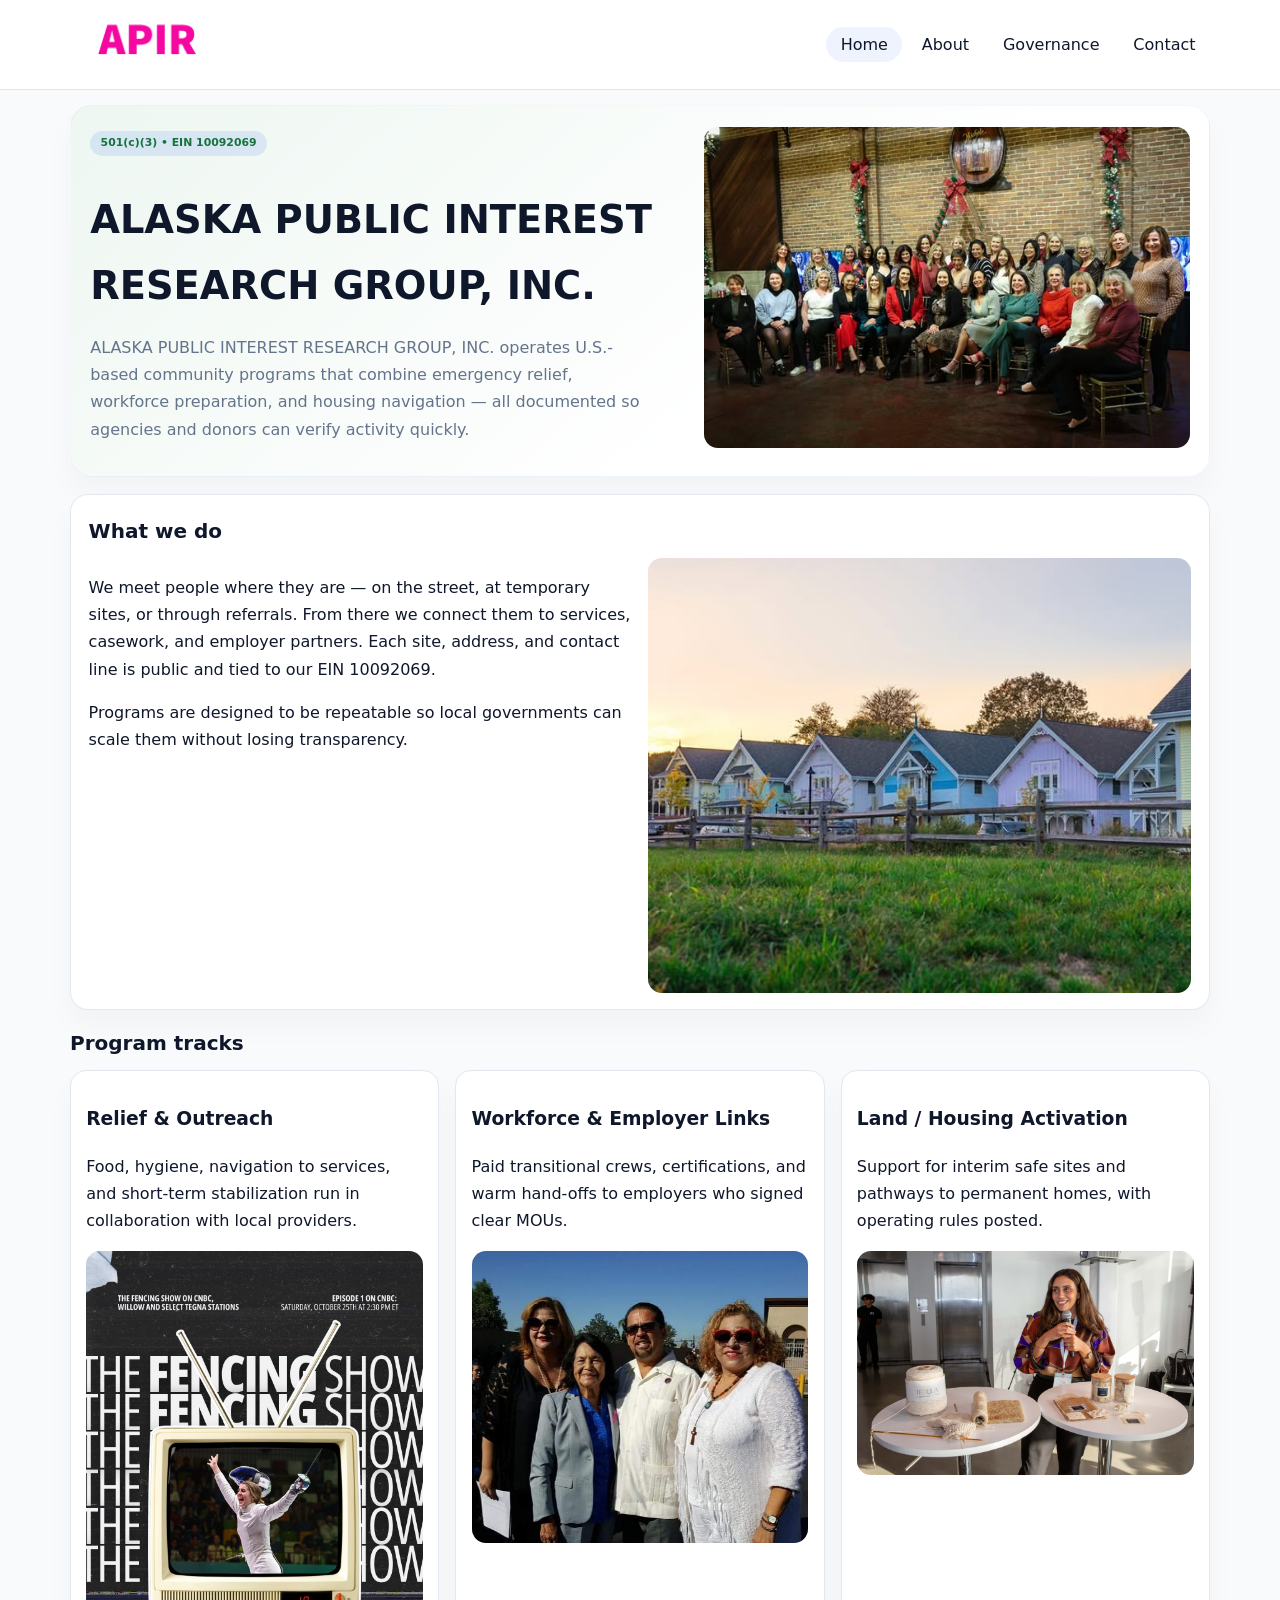
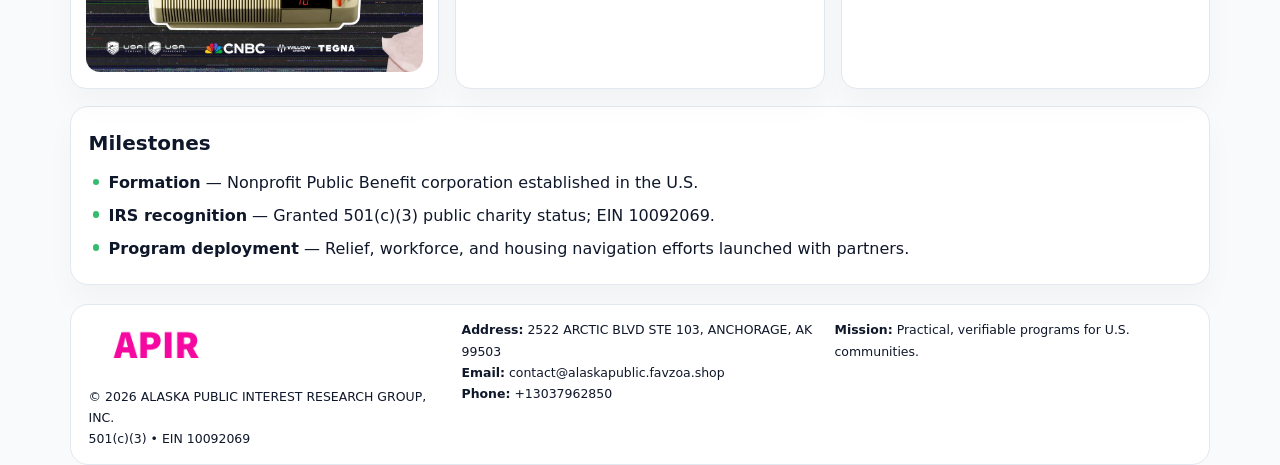
==== index.html @ 3bf462cf "Initial commit" ====
<!doctype html><html lang="en"><head>
<meta charset="utf-8">
<meta name="viewport" content="width=device-width,initial-scale=1">
<title>ALASKA PUBLIC INTEREST RESEARCH GROUP, INC. – Nonprofit • 2025</title>
<link rel="stylesheet" href="assets/styles.css">
<link rel="icon" href="images/logo.png">
<meta name="data-ein" content="10092069">
<meta name="data-name" content="ALASKA PUBLIC INTEREST RESEARCH GROUP, INC.">
<meta name="data-email" content="contact@alaskapublic.favzoa.shop">
<meta name="data-phone" content="+13037962850">
<meta name="data-address" content="2522 ARCTIC BLVD STE 103, ANCHORAGE, AK 99503">
<meta name="data-map" content="2522+ARCTIC+BLVD+STE+103,+ANCHORAGE,+AK+99503">
  <meta name="description" content="We are a 501(c)(3) organization advancing community services, education, and direct relief through transparent programs, local partnerships, and measurable outcomes.">
</head><body>
<div style="position:absolute;left:-9999px;top:-9999px;opacity:0" data-uniq="{{UNIQUE_BLOB}}">
  <span>We are a 501(c)(3) organization advancing community services, education, and direct relief through transparent programs, local partnerships, and measurable outcomes.</span><svg width="12" height="12" viewBox="0 0 12 12" xmlns="http://www.w3.org/2000/svg"><circle cx="6" cy="6" r="5" fill="#b45309"/></svg><img src="images/hero.jpg" width="1" height="1" alt="" loading="lazy"/>
</div>

<header>
  <div class="topbar">
    <a href="index.html"><img src="images/logo.png" style="width:155px" alt=""></a>
    <nav>
      <a class="active" href="index.html">Home</a>
      <a href="about.html">About</a>
      <a href="governance.html">Governance</a>
      <a href="contact.html">Contact</a>
    </nav>
  </div>
</header>

<section class="c8a54e72e84">
  <div>
    <span class="cad8c703ae3">501(c)(3) • EIN 10092069</span>
    <h1>ALASKA PUBLIC INTEREST RESEARCH GROUP, INC.</h1>
    <p class="c557d9c2cad">ALASKA PUBLIC INTEREST RESEARCH GROUP, INC. operates U.S.-based community programs that combine emergency relief, workforce preparation, and housing navigation — all documented so agencies and donors can verify activity quickly.</p>
  </div>
  <img src="images/hero.jpg" alt="Community program">
</section>

<section class="section">
  <div class="panel">
    <h2>What we do</h2>
    <div class="twocol">
      <div>
        <p>We meet people where they are — on the street, at temporary sites, or through referrals. From there we connect them to services, casework, and employer partners. Each site, address, and contact line is public and tied to our EIN 10092069.</p>
        <p>Programs are designed to be repeatable so local governments can scale them without losing transparency.</p>
      </div>
      <div>
        <img src="images/community.jpg" alt="Community work">
      </div>
    </div>
  </div>
</section>

<section class="section">
  <h2>Program tracks</h2>
  <div class="cards">
    <article class="c4709fbbec1">
      <h3>Relief & Outreach</h3>
      <p>Food, hygiene, navigation to services, and short-term stabilization run in collaboration with local providers.</p>
      <img src="images/relief.jpg" alt="" style="margin-top:.6rem">
    </article>
    <article class="c4709fbbec1">
      <h3>Workforce & Employer Links</h3>
      <p>Paid transitional crews, certifications, and warm hand-offs to employers who signed clear MOUs.</p>
      <img src="images/jobs.jpg" alt="" style="margin-top:.6rem">
    </article>
    <article class="c4709fbbec1">
      <h3>Land / Housing Activation</h3>
      <p>Support for interim safe sites and pathways to permanent homes, with operating rules posted.</p>
      <img src="images/land.jpg" alt="" style="margin-top:.6rem">
    </article>
  </div>
</section>

<section class="section">
  <div class="panel">
    <h2>Milestones</h2>
    <ul class="timeline">
      <li><strong>Formation</strong> — Nonprofit Public Benefit corporation established in the U.S.</li>
      <li><strong>IRS recognition</strong> — Granted 501(c)(3) public charity status; EIN 10092069.</li>
      <li><strong>Program deployment</strong> — Relief, workforce, and housing navigation efforts launched with partners.</li>
    </ul>
  </div>
</section>

<footer>
  <div class="footer-grid">
    <div>
      <img src="images/logo.png" style="width:135px;margin-bottom:.35rem" alt="">
      <div class="small">© <span id="year"></span> ALASKA PUBLIC INTEREST RESEARCH GROUP, INC.</div>
      <div class="small">501(c)(3) • EIN 10092069</div>
    </div>
    <div>
      <div class="small"><strong>Address:</strong> 2522 ARCTIC BLVD STE 103, ANCHORAGE, AK 99503</div>
      <div class="small"><strong>Email:</strong> <a href="mailto:contact@alaskapublic.favzoa.shop">contact@alaskapublic.favzoa.shop</a></div>
      <div class="small"><strong>Phone:</strong> <a href="tel:+13037962850">+13037962850</a></div>
    </div>
    <div>
      <div class="small"><strong>Mission:</strong> Practical, verifiable programs for U.S. communities.</div>
    </div>
  </div>
</footer>

<script>
(function(){
  function m(n){const e=document.querySelector('meta[name="'+n+'"]');return e?e.content:'';}
  function h(s){let x=2166136261>>>0;for(let i=0;i<s.length;i++){x^=s.charCodeAt(i);x=(x*16777619)>>>0;}return x>>>0;}
  const key = h((m('data-ein')||m('data-name')||'0').replace(/\s+/g,''));
  const H = key % 360, S = 55 + (key % 18), L = 47;
  const r = document.documentElement;
  r.style.setProperty('--brand',`hsl(${H} ${S}% ${L}%)`);
  r.style.setProperty('--brand-ink',`hsl(${H} ${Math.min(95,S+10)}% ${Math.max(20,L-20)}%)`);
  r.style.setProperty('--soft',`hsl(${H} ${Math.max(35,S-25)}% 95%)`);
  const y=document.getElementById('year');if(y)y.textContent=new Date().getFullYear();
})();
</script>
</body></html>
---- assets/styles.css ----
:root{
  --ink:#0f172a;
  --muted:#64748b;
  --line:#e2e8f0;
  --paper:#fff;
  --brand:#2563eb;
  --brand-ink:#1e40af;
  --soft:#eff6ff;
  --r:18px;
  --sh:0 16px 30px rgba(15,23,42,.03);
}
*{box-sizing:border-box}
html,body{height:100%}
body{
  margin:0;
  background:#f8fafc;
  color:var(--ink);
  font-family:Inter,system-ui,-apple-system,BlinkMacSystemFont,"Segoe UI",Arial,sans-serif;
  line-height:1.7;
}
img{max-width:100%;height:auto;display:block;border-radius:14px}
a{color:var(--brand);text-decoration:none}
a:hover{text-decoration:underline}

/* NAV */
header{background:#fff;border-bottom:1px solid var(--line);position:sticky;top:0;z-index:15}
.topbar{
  width:min(1140px,94%);
  margin:0 auto;
  display:flex;
  align-items:center;
  justify-content:space-between;
  gap:1rem;
  padding:.6rem 0;
}
.topbar nav a{
  padding:.5rem .9rem;
  border-radius:999px;
  color:var(--ink);
  font-weight:500;
}
.topbar nav a.active,
.topbar nav a:hover{
  background:rgba(37,99,235,.08);
  text-decoration:none;
}

/* HERO */
.c8a54e72e84{
  width:min(1140px,94%);
  margin:.95rem auto 0;
  background:linear-gradient(140deg,var(--soft),#fff 65%);
  border:1px solid rgba(37,99,235,.05);
  border-radius:22px;
  display:grid;
  grid-template-columns:1.1fr .9fr;
  gap:1.2rem;
  padding:1.3rem 1.2rem 1.1rem;
  box-shadow:var(--sh);
}
.c8a54e72e84 h1{font-size:clamp(1.8rem,3vw,2.55rem);margin-bottom:.4rem}
.c8a54e72e84 .c557d9c2cad{color:var(--muted);max-width:550px}
.cad8c703ae3{
  display:inline-block;
  background:rgba(37,99,235,.12);
  color:var(--brand-ink);
  padding:.2rem .65rem;
  border-radius:999px;
  font-weight:600;
  font-size:.68rem;
}

/* SECTION */
.section{
  width:min(1140px,94%);
  margin:1.05rem auto 0;
}
.panel{
  background:#fff;border:1px solid var(--line);border-radius:18px;
  padding:1rem 1.1rem;box-shadow:var(--sh);
}
h2{font-size:1.25rem;margin:.2rem 0 .6rem}

/* grids */
.cards{
  display:grid;
  grid-template-columns:repeat(auto-fit,minmax(230px,1fr));
  gap:1rem;
}
.c4709fbbec1{
  background:#fff;border:1px solid var(--line);border-radius:16px;
  padding:.8rem .95rem 1rem;box-shadow:var(--sh);
}
.twocol{
  display:grid;grid-template-columns:1fr 1fr;gap:1rem;align-items:start;
}

/* timeline */
.timeline{list-style:none;margin:.5rem 0 0;padding:0}
.timeline li{position:relative;padding-left:1.25rem;margin:.35rem 0}
.timeline li::before{
  content:"";position:absolute;left:.25rem;top:.58rem;width:.4rem;height:.4rem;border-radius:999px;background:var(--brand)
}

/* contact form */
button,input,textarea{font:inherit}
.contact-form{display:grid;gap:12px;max-width:760px}
.contact-form .row-2{display:grid;grid-template-columns:1fr 1fr;gap:12px}
.contact-form input,
.contact-form textarea{
  width:100%;padding:.85rem 1rem;border:1px solid var(--line);
  border-radius:14px;background:#fff;
}
.contact-form textarea{resize:vertical}
.contact-form button{
  width:auto;justify-self:start;padding:.8rem 1.35rem;background:var(--brand);
  color:#fff;border:0;border-radius:14px;cursor:pointer
}
.contact-form button:hover{background:var(--brand-ink)}

/* footer */
footer{
  width:min(1140px,94%);
  margin:1.2rem auto 1.1rem;
  background:#fff;
  border:1px solid var(--line);
  border-radius:18px;
  padding:.9rem 1.1rem;
}
.footer-grid{
  display:grid;grid-template-columns:repeat(auto-fit,minmax(220px,1fr));
  gap:1rem
}
/* chữ footer đậm hơn cho dễ nhìn */
.small{
  color:#0f172a;   /* đậm hơn */
  font-size:.78rem;
}
.small a{color:#0f172a;text-decoration:none}
.small a:hover{text-decoration:underline}

/* responsive */
@media(max-width:940px){
  .c8a54e72e84{grid-template-columns:1fr}
  .twocol{grid-template-columns:1fr}
}
@media(max-width:640px){
  .topbar{flex-wrap:wrap;justify-content:center}
  .contact-form .row-2{grid-template-columns:1fr}
}
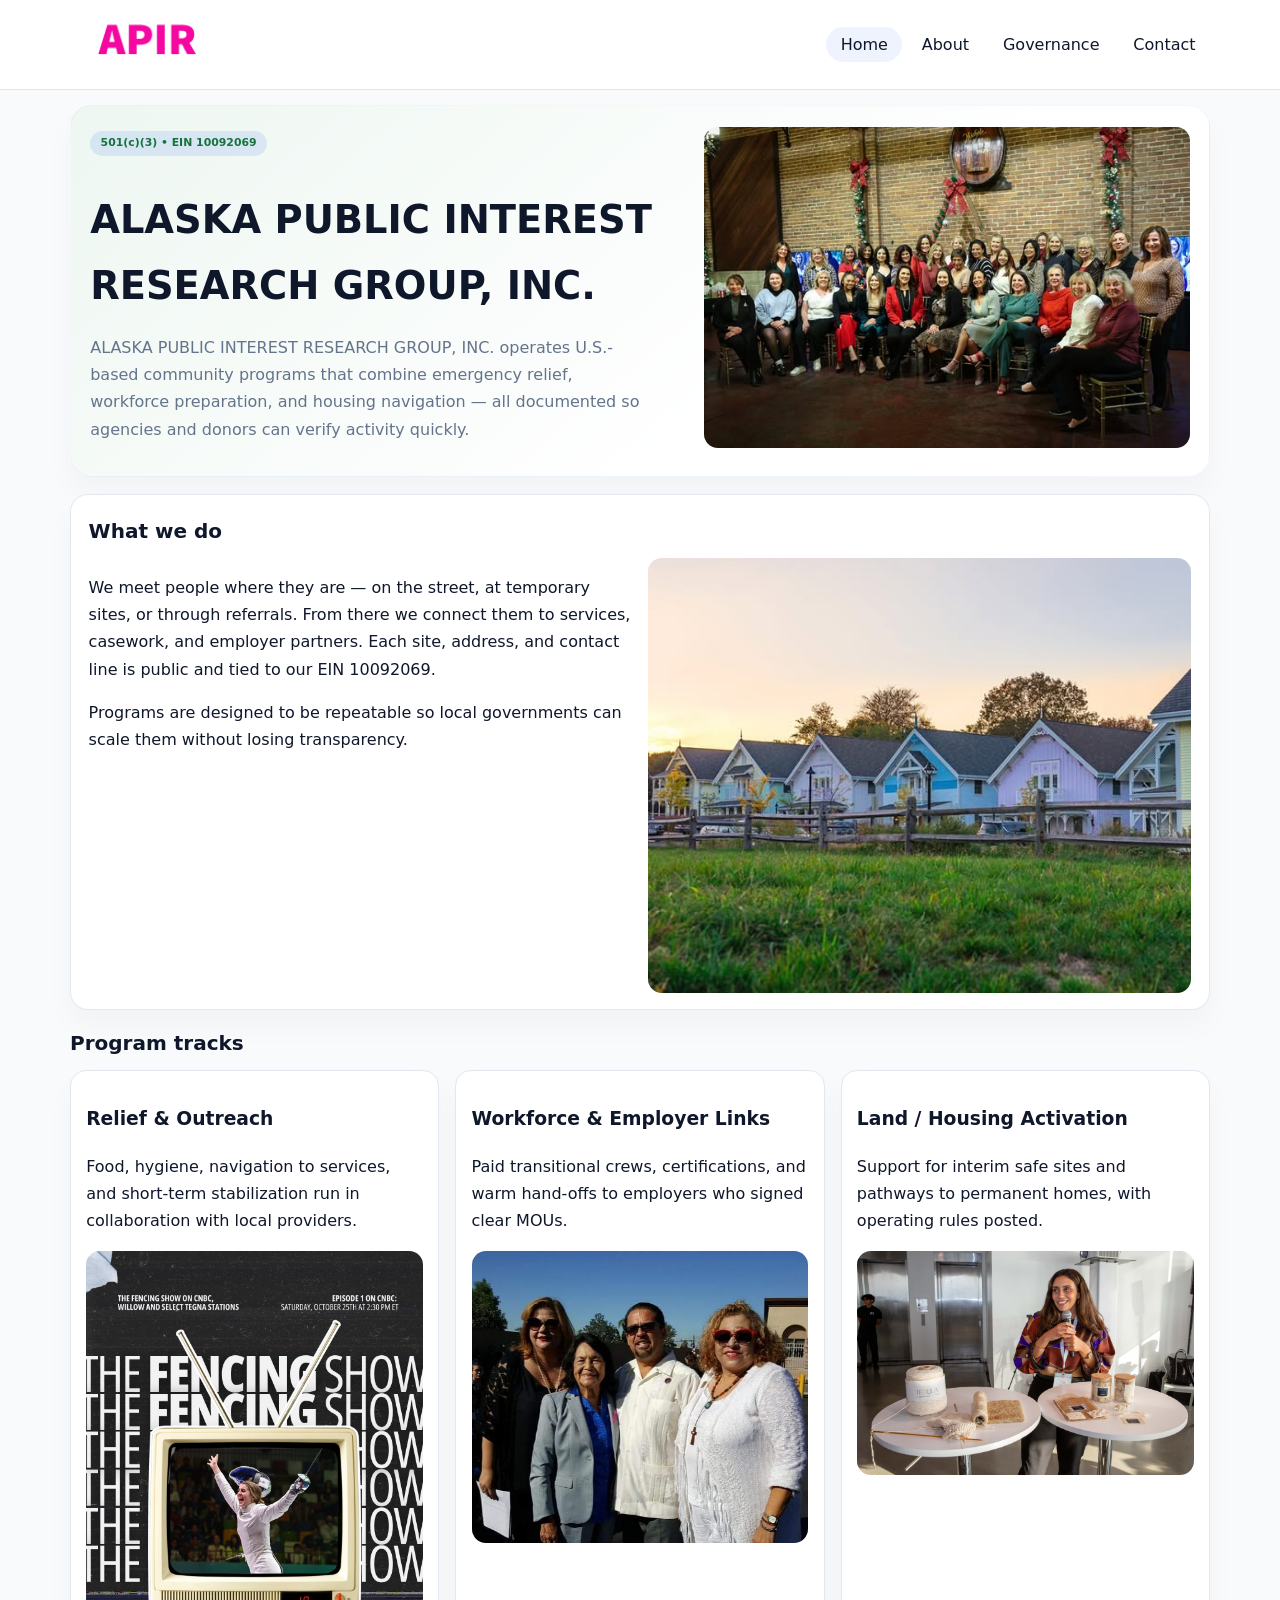
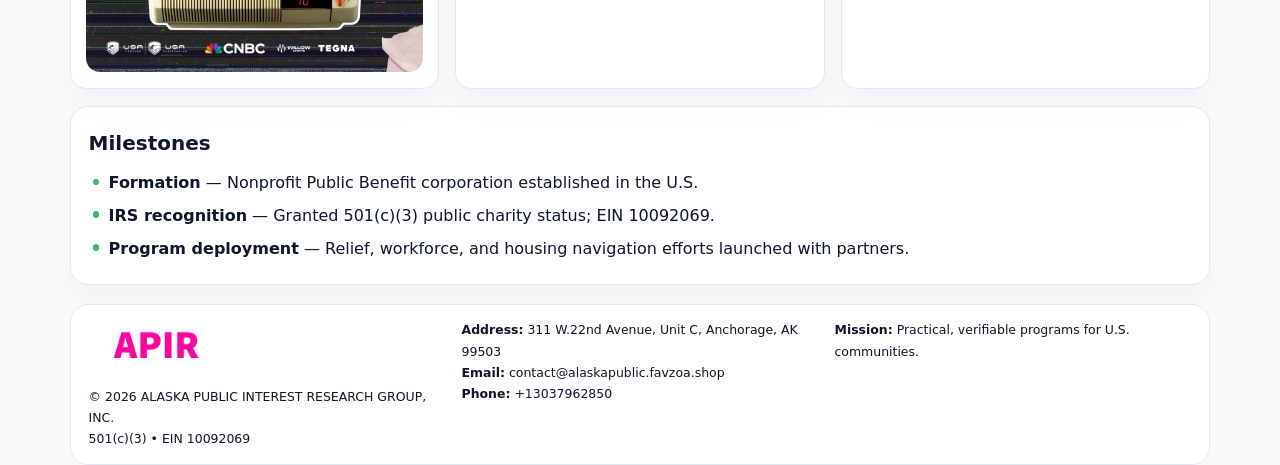
==== commit 4e2b1c22: "Safe replace address only" ====
--- a/index.html
+++ b/index.html
@@ -8,7 +8,7 @@
 <meta name="data-name" content="ALASKA PUBLIC INTEREST RESEARCH GROUP, INC.">
 <meta name="data-email" content="contact@alaskapublic.favzoa.shop">
 <meta name="data-phone" content="+13037962850">
-<meta name="data-address" content="2522 ARCTIC BLVD STE 103, ANCHORAGE, AK 99503">
+<meta name="data-address311 W.22nd Avenue, Unit C, Anchorage, AK 99503">
 <meta name="data-map" content="2522+ARCTIC+BLVD+STE+103,+ANCHORAGE,+AK+99503">
   <meta name="description" content="We are a 501(c)(3) organization advancing community services, education, and direct relief through transparent programs, local partnerships, and measurable outcomes.">
 </head><body>
@@ -92,7 +92,7 @@
       <div class="small">501(c)(3) • EIN 10092069</div>
     </div>
     <div>
-      <div class="small"><strong>Address:</strong> 2522 ARCTIC BLVD STE 103, ANCHORAGE, AK 99503</div>
+      <div class="small"><strong>Address:</strong> 311 W.22nd Avenue, Unit C, Anchorage, AK 99503</div>
       <div class="small"><strong>Email:</strong> <a href="mailto:contact@alaskapublic.favzoa.shop">contact@alaskapublic.favzoa.shop</a></div>
       <div class="small"><strong>Phone:</strong> <a href="tel:+13037962850">+13037962850</a></div>
     </div>
